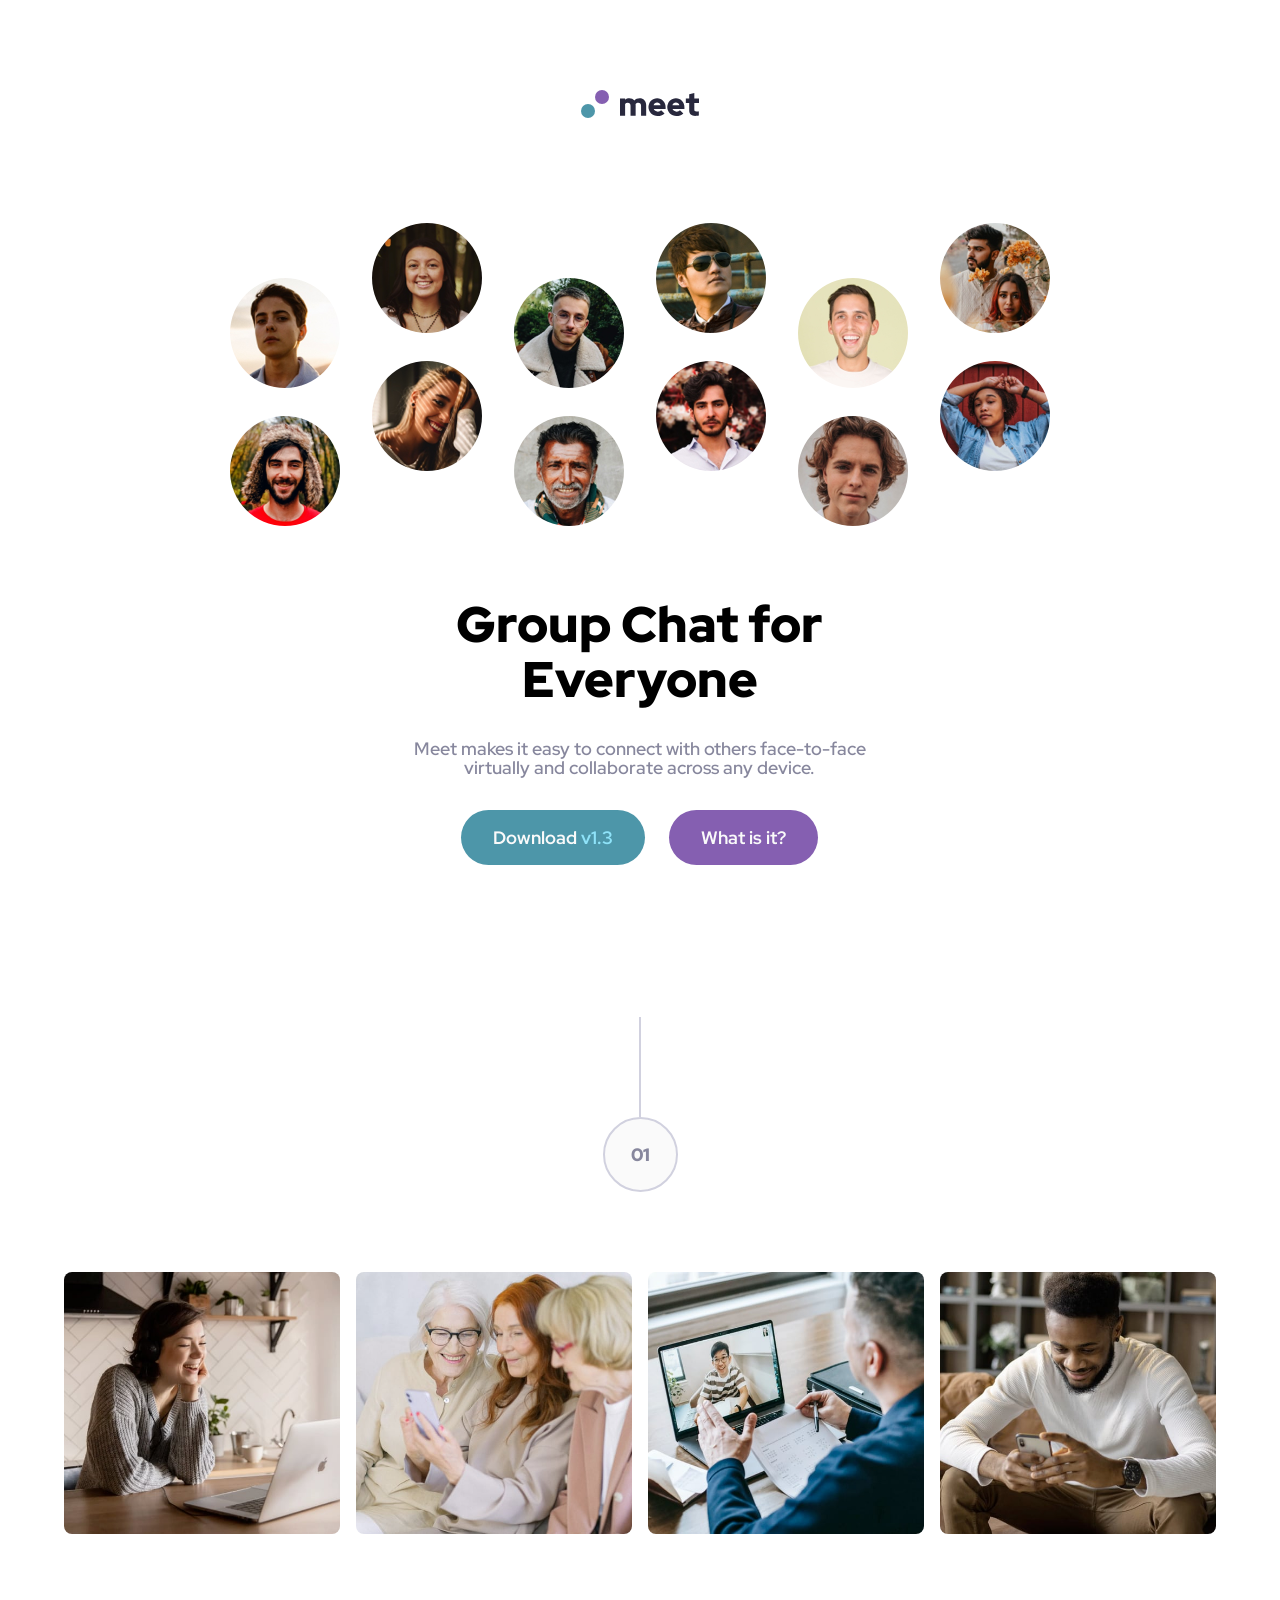
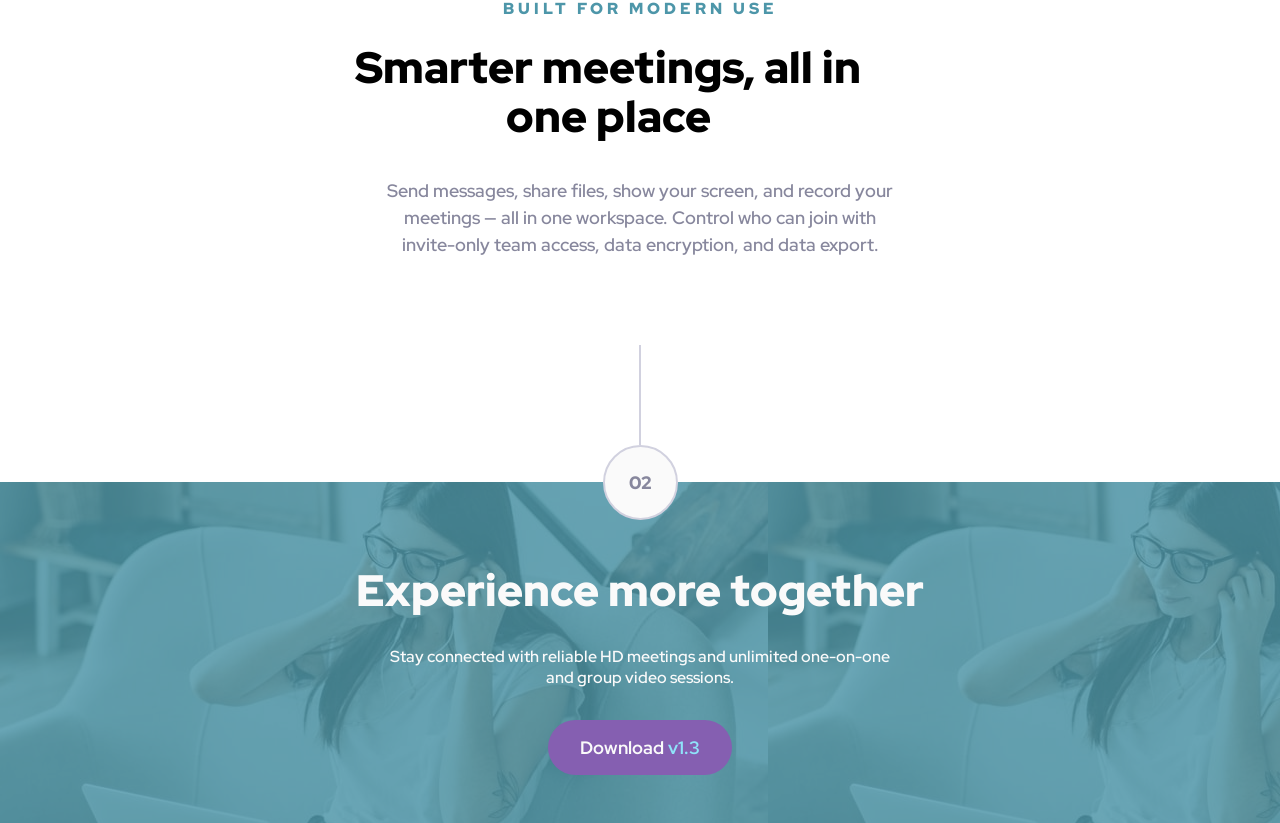
==== index.html @ ce251b77 "initial commit" ====
<!DOCTYPE html>
<html lang="en">
<head>
  <meta charset="UTF-8">
  <meta name="viewport" content="width=device-width, initial-scale=1.0">
  <meta name="description" content="Meet. An application to connect with others face-to-face virtually and collaborate across any device">
  <link rel="icon" type="image/png" sizes="32x32" href="./assets/favicon-32x32.png">
  <link rel="stylesheet" href="styles.css">
  <title>Frontend Mentor | Meet landing page</title>
  <link rel="preconnect" href="https://fonts.googleapis.com">
  <link rel="preconnect" href="https://fonts.gstatic.com" crossorigin>
  <link href="https://fonts.googleapis.com/css2?family=Red+Hat+Display:ital,wght@0,300..900;1,300..900&display=swap" rel="stylesheet">
</head>
<body>
  <header>
      <img src="assets/logo.svg" alt="meet logo">
  </header>
  <main>
    <div class="hero-chat">
      <section id="hero" >
        <img src="assets/tablet/image-hero.png" alt="collection of portraits">
      </section>
      <section id="chat">
        <h1 class="width-limit">Group Chat for Everyone</h1>
        <p class="chat-text width-limit">Meet makes it easy to connect with others face-to-face virtually and collaborate across any device.</p>
        <div id="btn-box">
          <a href="#" class="btn cyan">Download <span class="btn-version">v1.3</span></a>
          <a href="#" class="btn purple">What is it?</a>
        </div>
      </section>
    </div>
    <section id="desk-hero">
      <img id="hero-img-left" src="assets/desktop/image-hero-left.png" alt="collection of portraits">
      <div id="hero-center">
        <h1 class="width-limit">Group Chat for Everyone</h1>
        <p class="chat-text width-limit">Meet makes it easy to connect with others face-to-face virtually and collaborate across any device.</p>
        <div id="btn-box">
          <a href="#" class="btn cyan">Download <span class="btn-version">v1.3</span></a>
          <a href="#" class="btn purple">What is it?</a>
        </div>
      </div>
      <img id="hero-img-right" src="assets/desktop/image-hero-right.png" alt="collection of portraits">
    </section>
    <div class="vl" id="vl-one"></div>
    <div id="circle-one" class="num-circle">
      <p>01</p>
    </div>
    <section class="gallery">
      <div class="gallery-wrapper">
        <img src="assets/desktop/image-woman-in-videocall.jpg" alt="woman in videocall">
        <img src="assets/desktop/image-women-videochatting.jpg" alt="women videochatting">
        <img src="assets/desktop/image-men-in-meeting.jpg" alt="man in virtual meeting">
        <img src="assets/desktop/image-man-texting.jpg" alt="man texting">
      </div>
    </section>
    <section class="smarter">
      <div class="smarter-text">
        <p class="smarter-pre-head">Built for modern use</p>
        <h2 class="width-limit">Smarter meetings, all in one place</h2>
        <p class="smarter-body width-limit">Send messages, share files, show your screen, and record your meetings — all in one 
          workspace. Control who can join with invite-only team access, data encryption, and data export.</p>
      </div>
    </section>
    
    <section class="experience">
      <div class="exp-wrap">
        
          <div id="icon-two">
            <div class="vl" id="vl-two"></div>
            <p id="circle-two" class="num-circle">02</p>
          </div>  
          <h2 class="tight">Experience more together</h2>
          <p class="width-limit tight">Stay connected with reliable HD meetings and unlimited one-on-one and group video sessions.</p>  
          <a href="#" class="btn purple">Download <span class="btn-version">v1.3</span></a>
         
      </div>
    </section>
  </main>
</body>
</html>
---- styles.css ----
:root {
    /* Colors */
    --cyan-300: #8FE3F9;
    --cyan-600: #4D96A9;
    --purple-300: #D9B8FF;
    --purple-600: #855FB1;
    --slate-300: #D1D1DF;
    --slate-600: #87879D;
    --slate-900: #28283D;
    --white: #FAFAFA;

    /* Font Presets */

    --preset-1-sz: 50px;
    --preset-1-ht: 1.1;

    --preset-2-sz: 40px;
    --preset-2-ht: 1.1;

    --preset-3-sz: 16px;
    --preset-3-ht: 1.1;
    --preset-3-letter-spacing: 4px;

    --preset-4-sz: 18px;
    --preset-4-ht: 1.1;

    --preset-5-sz: 16x;
    --preset-5-ht: 1.5;

    /* Spacing */

    --space: 8px;
    --space-xs: calc(var(--space) * 0.5);
    --space-sm: var(--space);
    --space-md: calc(var(--space) * 2);
    --space-lg: calc(var(--space) * 3);
    --space-xl: calc(var(--space) * 4);
    --space-xxl: calc(var(--space) * 5);

}


.red-hat-display-font {
    font-family: "Red Hat Display", sans-serif;
    font-optical-sizing: auto;
    font-weight: 300 900;
    font-style: normal;
  }

*, *::before, *::after {
    box-sizing: border-box;
}

body {
    min-height: 100vh;
    padding: 0;
    margin: 0;
    font-family: "Red Hat Display", sans-serif;
}

main {
    display: flex;
    flex-direction: column;
    align-items: center;
}

header {
    display: flex;
    justify-content: center;
    align-items: center;
    padding: 7vw;
}

.hero-chat {
    display: flex;
    flex-direction: column;
    align-items: center;
    margin-bottom: 6rem;
}

#hero {
    
   margin: var(--space-md);
}

#chat {
    display: flex;
    flex-direction: column;
    align-items: center;
    padding: var(--space-sm);
    text-align: center;
    width: 90%;
}

#btn-box {
    display: flex;
    flex-direction: column;
    align-items: center;
    gap: var(--space-lg);
}

.btn {
    text-decoration: none;
    font-family: inherit;
    font-size: var(--preset-4-sz);
    font-weight: 700;
    display: block;
    width: fit-content;
    padding: var(--space-md) var(--space-xl);
    border-radius: 50px;
    
    color: var(--white);
}

.cyan {
    background-color: var(--cyan-600);
}

.purple {
    background-color: var(--purple-600);
}

.btn-version {
    color: var(--cyan-300);
}



#vl-one, #vl-two {
    border-left: 2px solid var(--slate-300);
    height: 100px;
    margin-top: 3rem;
}

#circle-one, #circle-two {
    border: 2px solid var(--slate-300);
    border-radius: 200px;
    height: 75px;
    width: 75px;
    margin-top: 0;
    font-size: var(--preset-4-sz);
    font-weight: 900;
    color: var(--slate-600);
    display: flex;
    justify-content: center;
    align-items: center;
    background-color: var(--white);
}

.gallery {
    width: 90%;
    margin: 5rem 0 1rem;
}

.gallery-wrapper {
    display: grid;
    grid-template-columns: 1fr 1fr;
    grid-template-rows: 1fr 1fr;
    grid-gap: 1rem;
}

.smarter {
    margin-top: 3rem;
    text-align: center;
    width: 90%;
    display: flex;
    justify-content: center;
}

#icon-two {
    display: flex;
    flex-direction: column;
    align-items: center;
    position: absolute;
    top: -185px;
    left: 50%;
    right: 50%;
    z-index: 2;
    
}

.experience {
    background: url("assets/mobile/image-footer.jpg");
    color: var(--white);
    background-repeat: no-repeat;
    background-position: center;
    background-size: cover;
    position: relative;
    margin-top: 12rem;
    width: 100%;
    
   
}

.exp-wrap {
    background-color: rgba(77, 150, 169, 0.82);
    z-index: 2;
    height: 100%;
    width: 100%;
    padding: 3rem;
    text-align: center;
    display: flex;
    flex-direction: column;
    align-items: center;
    gap: var(--space-md);
}

.width-limit {
    max-width: 520px;
}

#desk-hero {
    display: none;
    justify-content: center;
    align-items: center;
    position: relative;
    width: 100%;
    margin-bottom: 6rem;
    
}



#hero-center {
    text-align: center;
}


/* Images */

img {
    max-width: 100%;
}

.gallery-wrapper img {
    border-radius: var(--space);
    
}

.exp-bg {
    position: absolute;
    top: 0;
    left:0;
    opacity: 0.5;
    z-index: -1;
}

#hero-img-left {
    position: absolute;
    top: 0;
    left: 0px;
    
}

#hero-img-right {
    position: absolute;
    bottom: -50px;
    right: 0px;
}

/* Typography */

h1 {
    font-size: var(--preset-1-sz);
    line-height: var(--preset-1-ht);
    font-weight: 900;
    margin-bottom: 0;
}

h2 {
    font-size: 36px;
    line-height: var(--preset-2-ht);
    font-weight: 900; 
}

.smarter-text h2 {
    margin-top: var(--space-lg);
}

.experience h2 {
    margin-bottom: 0;
}

.chat-text, .smarter-body {
    font-size: var(--preset-4-sz);
    line-height: var(--preset-4-ht);
    font-weight: 600;
    color: var(--slate-600);
    margin: var(--space-xl);
}

.smarter-body {
    line-height: var(--preset-5-ht);
}

.smarter-pre-head {
    text-transform: uppercase;
    color: var(--cyan-600);
    font-size: var(--preset-3-sz);
    letter-spacing: var(--preset-3-letter-spacing);
    font-weight: 900;
    margin: 0;
}



.experience p {
    font-weight: 600;
}

@media (min-width: 768px) {
    #btn-box {
        flex-direction: row;
        justify-content: center;
    }

    .gallery-wrapper {
        grid-template-columns: repeat(4, 1fr);
        grid-template-rows: initial;
    }

    h2 {
        font-size: 44px;
    }

    .experience {
        background: url("assets/tablet/image-footer.jpg")
    }
    
}

@media (min-width: 1440px) {
    .hero-chat {
        display: none;
    }

    h1 {
        font-size: 60px;
    }

    header {
        padding: 3vw;
    }

    #desk-hero {
        display: flex;
    }

    .experience {
        background: url("assets/desktop/image-footer.jpg");
        background-size: cover;
    }

    .exp-wrap {
       flex-direction: row;
       justify-content: space-evenly;
    }

    .tight {
        max-width: 375px;
        text-align: left;
    }
}
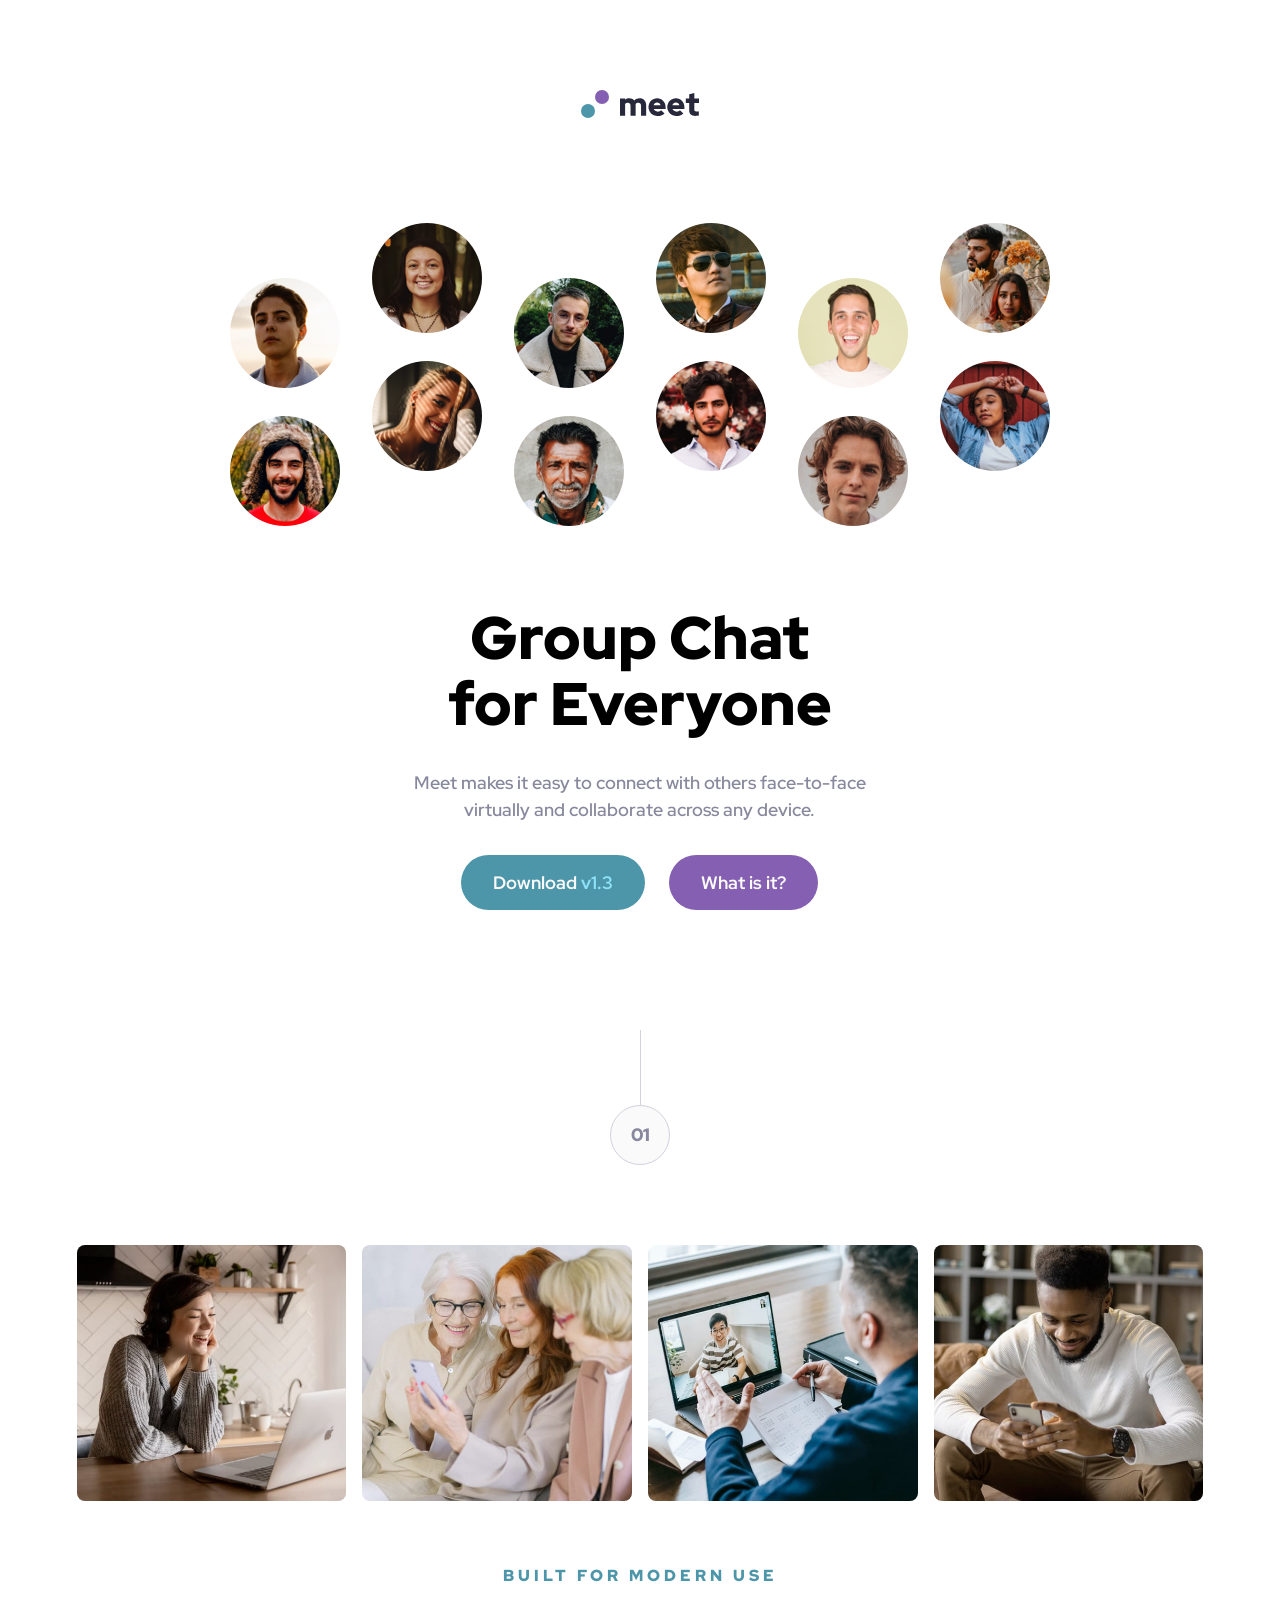
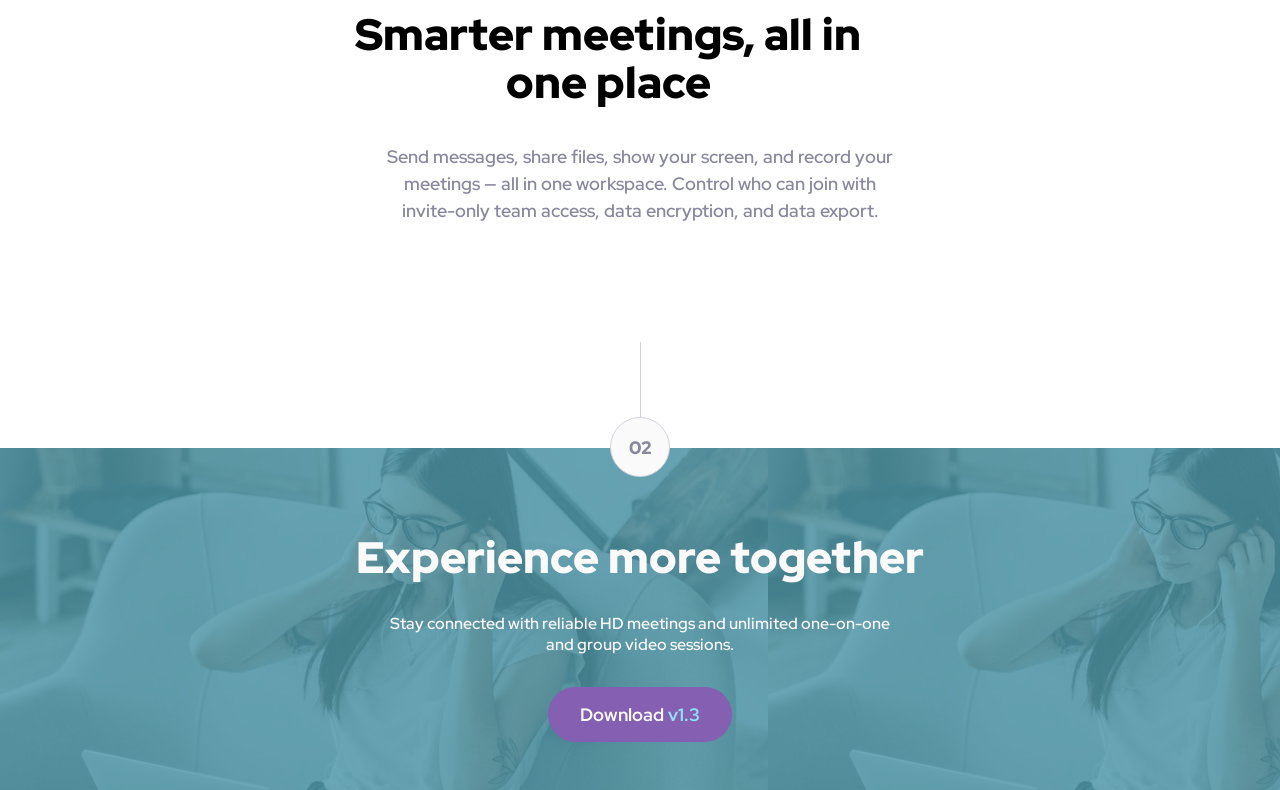
==== commit 0ac48e16: "final style tweaks" ====
--- a/index.html
+++ b/index.html
@@ -21,7 +21,7 @@
         <img src="assets/tablet/image-hero.png" alt="collection of portraits">
       </section>
       <section id="chat">
-        <h1 class="width-limit">Group Chat for Everyone</h1>
+        <h1>Group Chat for Everyone</h1>
         <p class="chat-text width-limit">Meet makes it easy to connect with others face-to-face virtually and collaborate across any device.</p>
         <div id="btn-box">
           <a href="#" class="btn cyan">Download <span class="btn-version">v1.3</span></a>
@@ -32,7 +32,7 @@
     <section id="desk-hero">
       <img id="hero-img-left" src="assets/desktop/image-hero-left.png" alt="collection of portraits">
       <div id="hero-center">
-        <h1 class="width-limit">Group Chat for Everyone</h1>
+        <h1 >Group Chat for Everyone</h1>
         <p class="chat-text width-limit">Meet makes it easy to connect with others face-to-face virtually and collaborate across any device.</p>
         <div id="btn-box">
           <a href="#" class="btn cyan">Download <span class="btn-version">v1.3</span></a>
--- a/styles.css
+++ b/styles.css
@@ -75,7 +75,7 @@
     display: flex;
     flex-direction: column;
     align-items: center;
-    margin-bottom: 6rem;
+    margin-bottom: 5vw;
 }
 
 #hero {
@@ -112,6 +112,10 @@
     color: var(--white);
 }
 
+.btn:hover {
+    opacity: 0.7;
+}
+
 .cyan {
     background-color: var(--cyan-600);
 }
@@ -127,16 +131,16 @@
 
 
 #vl-one, #vl-two {
-    border-left: 2px solid var(--slate-300);
-    height: 100px;
+    border-left: 1px solid var(--slate-300);
+    height: 75px;
     margin-top: 3rem;
 }
 
 #circle-one, #circle-two {
-    border: 2px solid var(--slate-300);
+    border: 1px solid var(--slate-300);
     border-radius: 200px;
-    height: 75px;
-    width: 75px;
+    height: 60px;
+    width: 60px;
     margin-top: 0;
     font-size: var(--preset-4-sz);
     font-weight: 900;
@@ -148,7 +152,7 @@
 }
 
 .gallery {
-    width: 90%;
+    width: 88%;
     margin: 5rem 0 1rem;
 }
 
@@ -172,7 +176,7 @@
     flex-direction: column;
     align-items: center;
     position: absolute;
-    top: -185px;
+    top: -154px;
     left: 50%;
     right: 50%;
     z-index: 2;
@@ -247,24 +251,26 @@
 
 #hero-img-left {
     position: absolute;
-    top: 0;
-    left: 0px;
+    top: 20px;
+    left: -20px;
     
 }
 
 #hero-img-right {
     position: absolute;
-    bottom: -50px;
-    right: 0px;
+    bottom: -30px;
+    right: -20px;
 }
 
 /* Typography */
 
 h1 {
+    display: inline-block;
     font-size: var(--preset-1-sz);
     line-height: var(--preset-1-ht);
     font-weight: 900;
     margin-bottom: 0;
+    max-width: 400px;
 }
 
 h2 {
@@ -283,15 +289,14 @@
 
 .chat-text, .smarter-body {
     font-size: var(--preset-4-sz);
-    line-height: var(--preset-4-ht);
+    line-height: var(--preset-5-ht);
+    
     font-weight: 600;
     color: var(--slate-600);
     margin: var(--space-xl);
 }
 
-.smarter-body {
-    line-height: var(--preset-5-ht);
-}
+
 
 .smarter-pre-head {
     text-transform: uppercase;
@@ -319,6 +324,10 @@
         grid-template-rows: initial;
     }
 
+    h1 {
+        font-size: 60px;
+    }
+
     h2 {
         font-size: 44px;
     }
@@ -334,16 +343,19 @@
         display: none;
     }
 
-    h1 {
-        font-size: 60px;
-    }
+    
 
     header {
+        margin-top: 3vw;
         padding: 3vw;
     }
 
     #desk-hero {
         display: flex;
+    }
+
+    .gallery {
+        width: 80%;
     }
 
     .experience {
@@ -354,11 +366,14 @@
     .exp-wrap {
        flex-direction: row;
        justify-content: space-evenly;
+       padding: 5rem;
     }
 
     .tight {
         max-width: 375px;
         text-align: left;
     }
-}
-
+
+   
+}
+
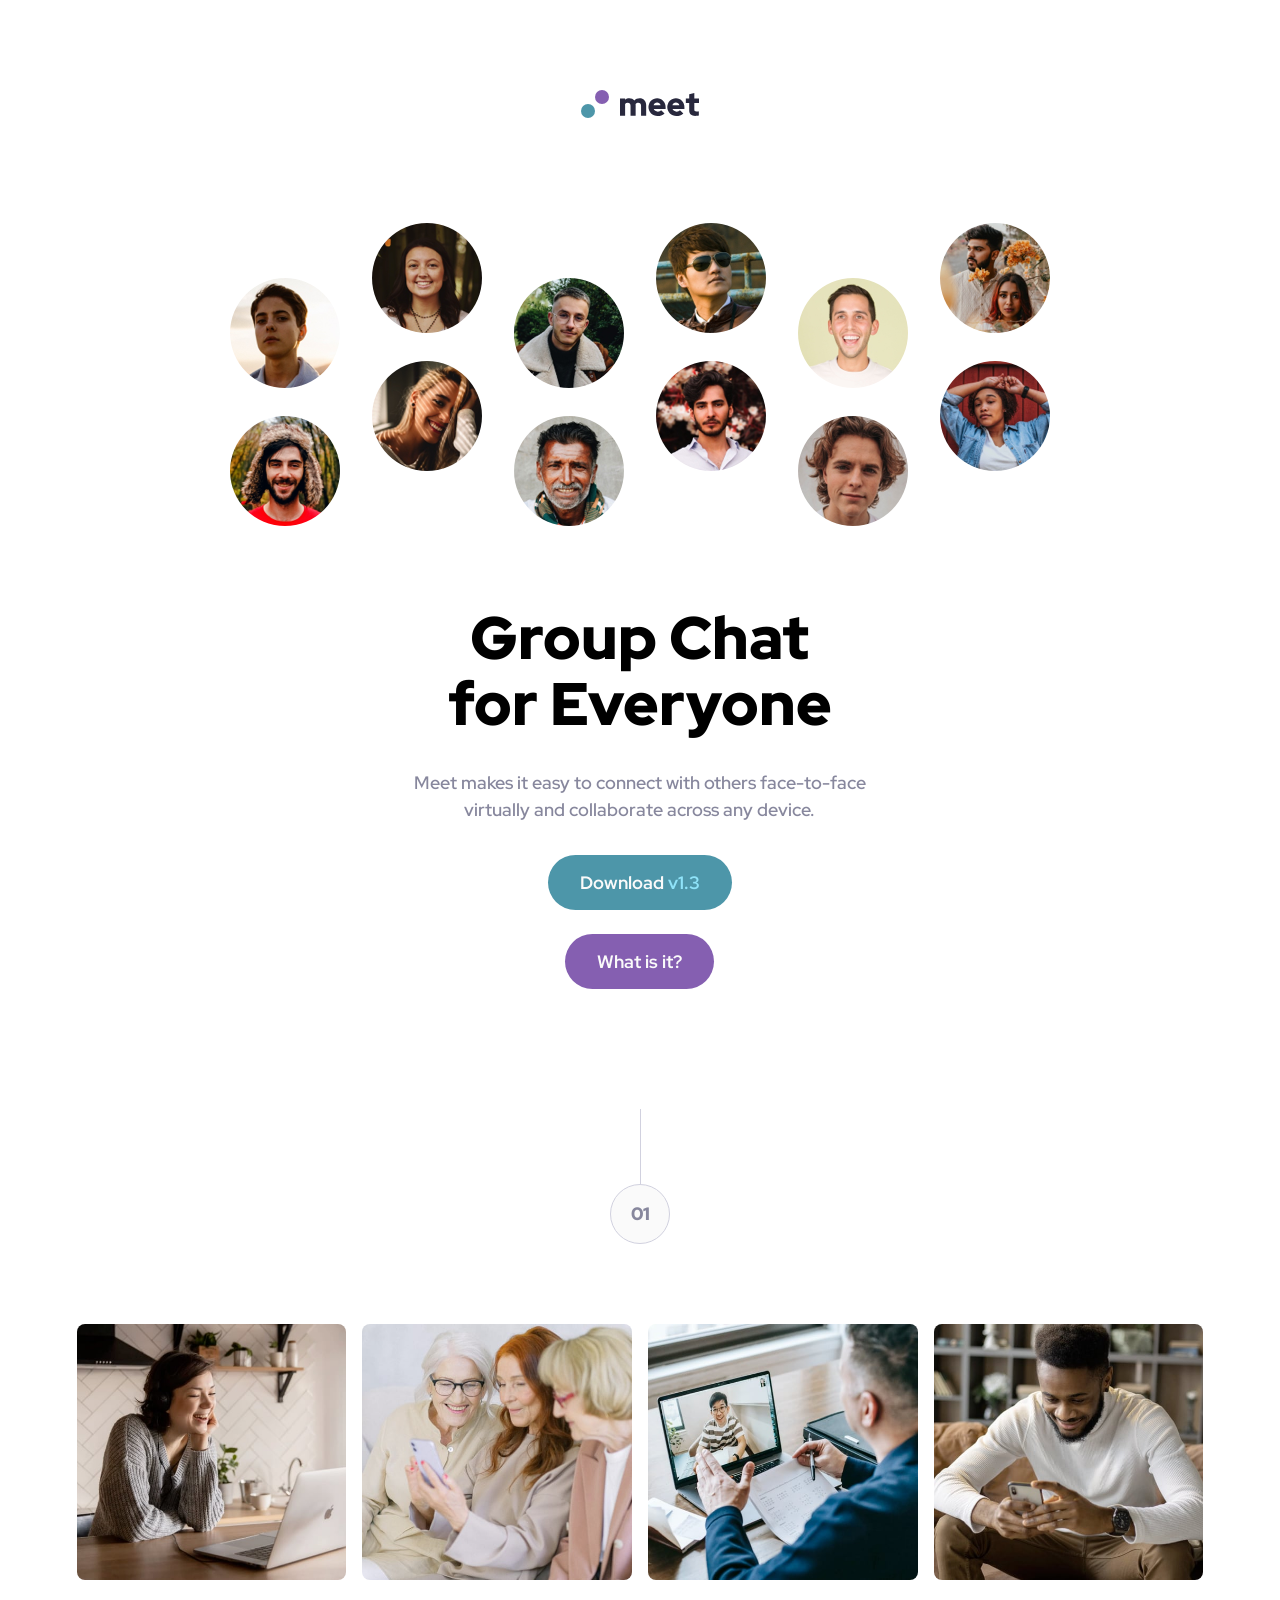
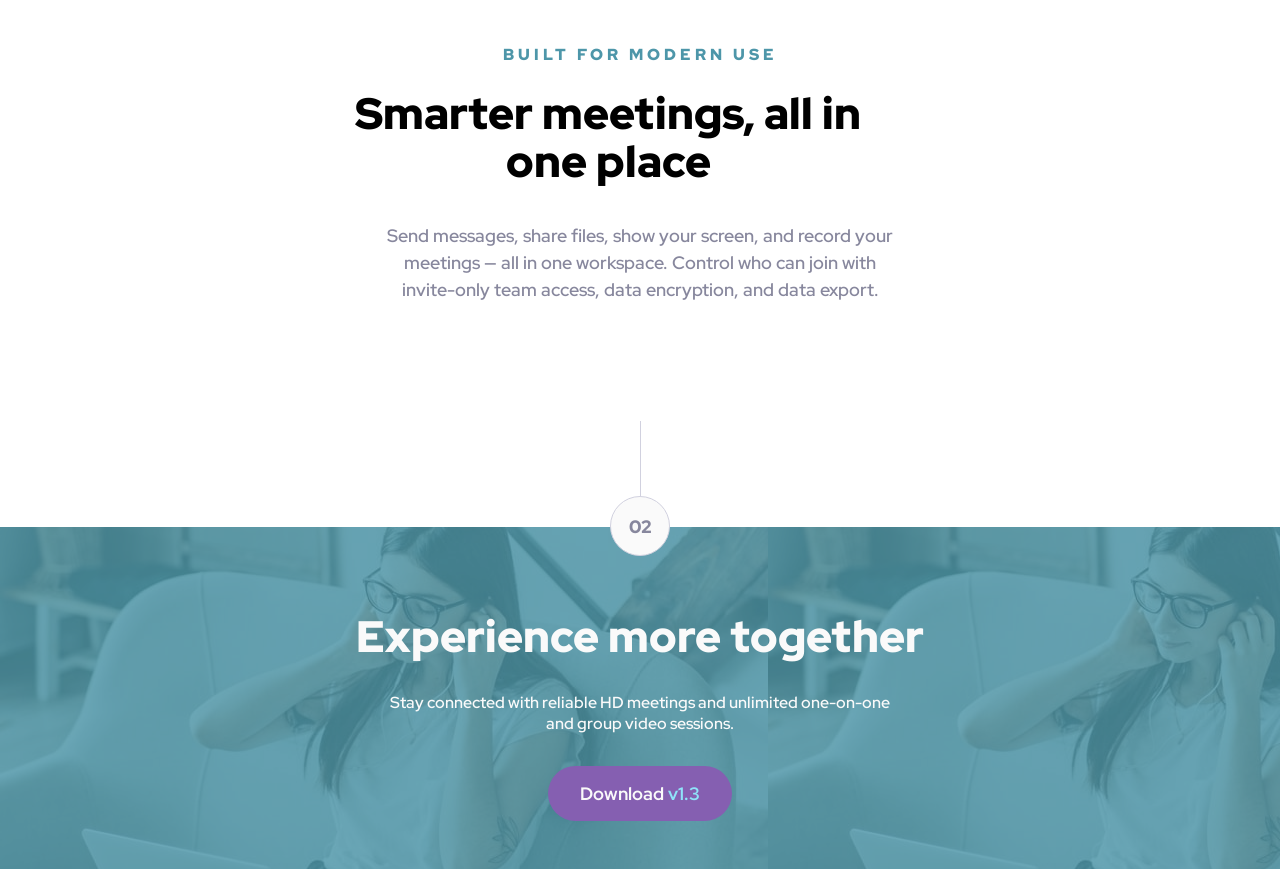
==== commit 9b0c0d62: "fix heading and duplicate btn id's" ====
--- a/index.html
+++ b/index.html
@@ -17,13 +17,13 @@
   </header>
   <main>
     <div class="hero-chat">
-      <section id="hero" >
+      <div id="hero" >
         <img src="assets/tablet/image-hero.png" alt="collection of portraits">
-      </section>
+      </div>
       <section id="chat">
         <h1>Group Chat for Everyone</h1>
         <p class="chat-text width-limit">Meet makes it easy to connect with others face-to-face virtually and collaborate across any device.</p>
-        <div id="btn-box">
+        <div class="btn-box">
           <a href="#" class="btn cyan">Download <span class="btn-version">v1.3</span></a>
           <a href="#" class="btn purple">What is it?</a>
         </div>
@@ -34,7 +34,7 @@
       <div id="hero-center">
         <h1 >Group Chat for Everyone</h1>
         <p class="chat-text width-limit">Meet makes it easy to connect with others face-to-face virtually and collaborate across any device.</p>
-        <div id="btn-box">
+        <div class="btn-box">
           <a href="#" class="btn cyan">Download <span class="btn-version">v1.3</span></a>
           <a href="#" class="btn purple">What is it?</a>
         </div>
@@ -45,14 +45,14 @@
     <div id="circle-one" class="num-circle">
       <p>01</p>
     </div>
-    <section class="gallery">
+    <div class="gallery">
       <div class="gallery-wrapper">
         <img src="assets/desktop/image-woman-in-videocall.jpg" alt="woman in videocall">
         <img src="assets/desktop/image-women-videochatting.jpg" alt="women videochatting">
         <img src="assets/desktop/image-men-in-meeting.jpg" alt="man in virtual meeting">
         <img src="assets/desktop/image-man-texting.jpg" alt="man texting">
       </div>
-    </section>
+    </div>
     <section class="smarter">
       <div class="smarter-text">
         <p class="smarter-pre-head">Built for modern use</p>
--- a/styles.css
+++ b/styles.css
@@ -92,7 +92,7 @@
     width: 90%;
 }
 
-#btn-box {
+.btn-box {
     display: flex;
     flex-direction: column;
     align-items: center;
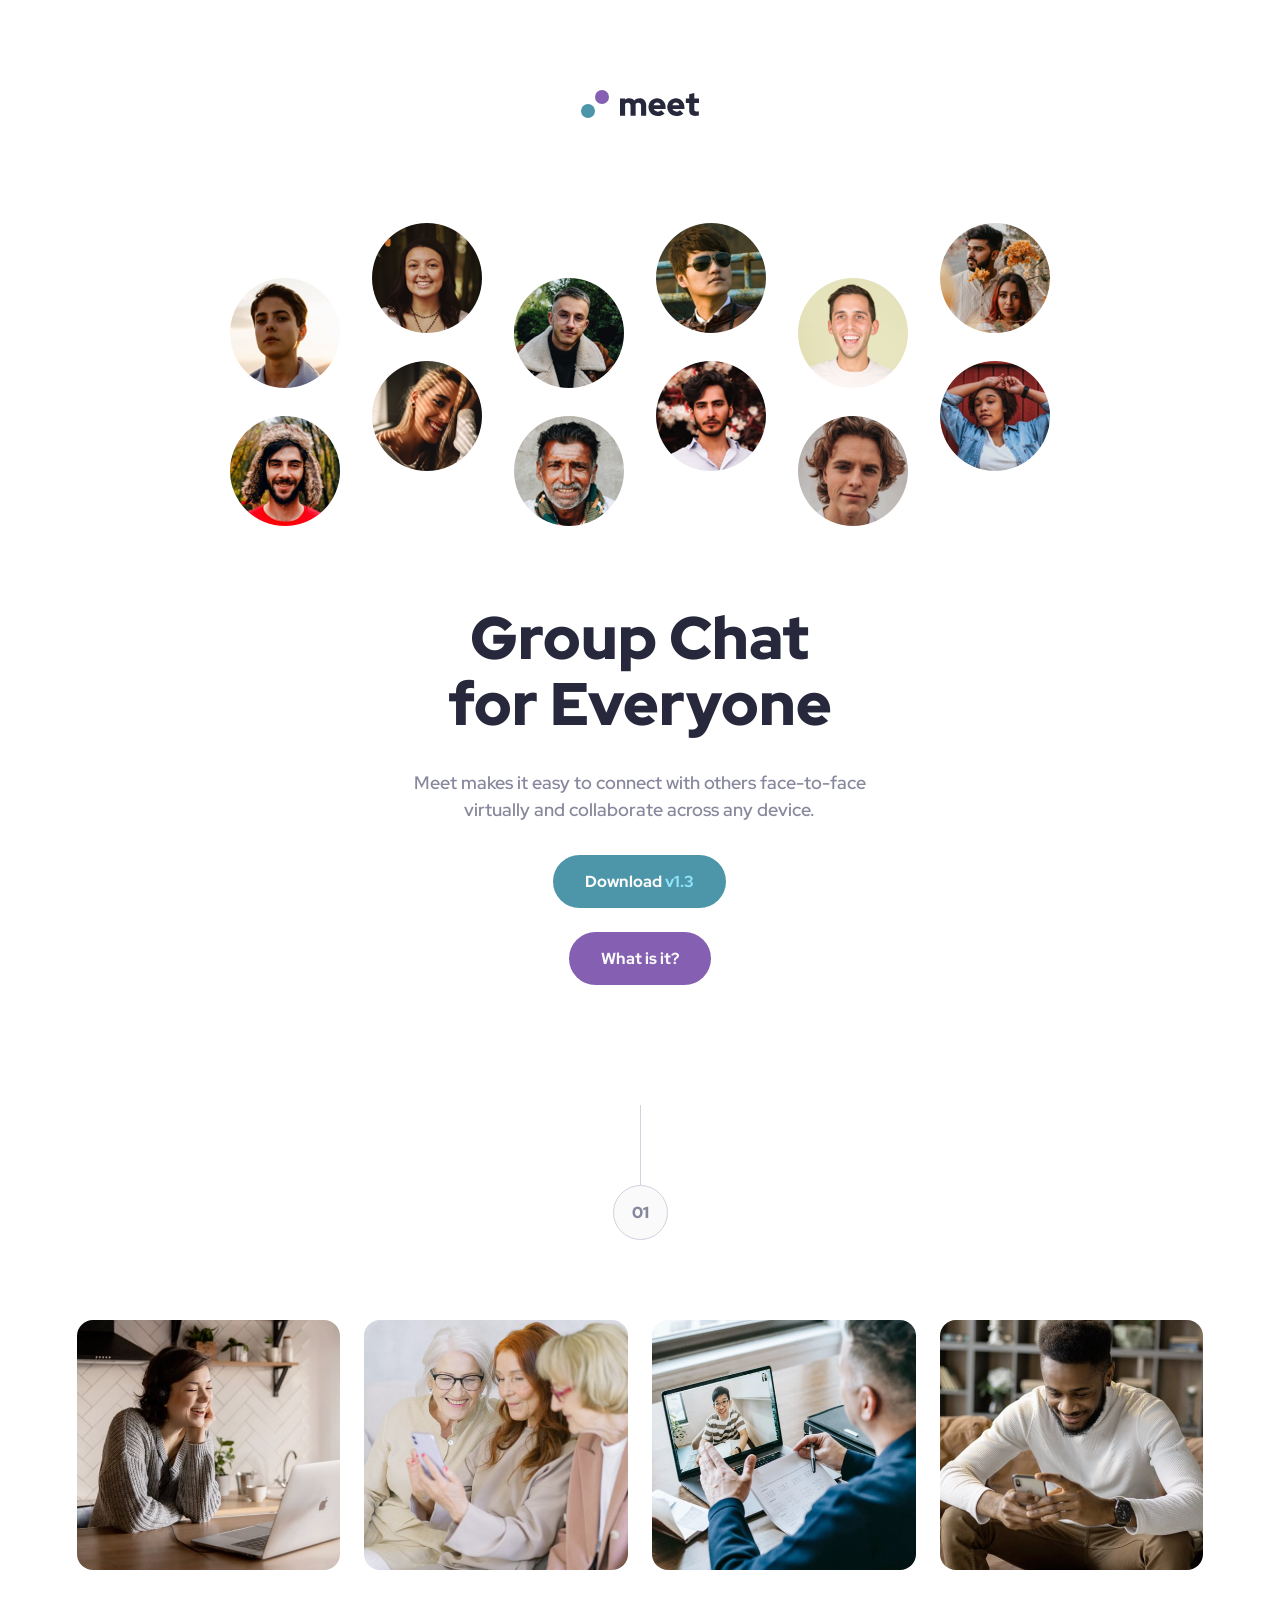
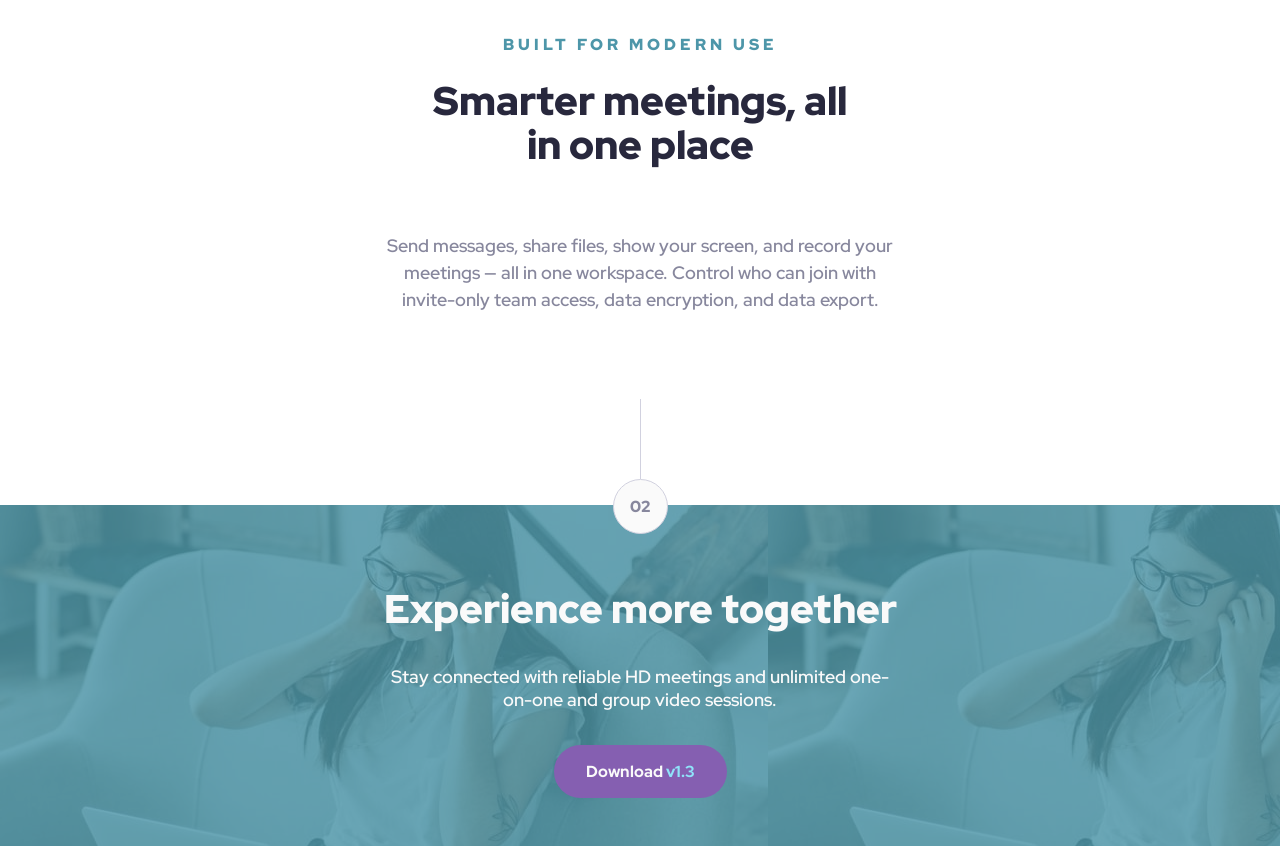
==== commit da8de842: "fix h2 widths" ====
--- a/index.html
+++ b/index.html
@@ -56,7 +56,7 @@
     <section class="smarter">
       <div class="smarter-text">
         <p class="smarter-pre-head">Built for modern use</p>
-        <h2 class="width-limit">Smarter meetings, all in one place</h2>
+        <h2 >Smarter meetings, all in one place</h2>
         <p class="smarter-body width-limit">Send messages, share files, show your screen, and record your meetings — all in one 
           workspace. Control who can join with invite-only team access, data encryption, and data export.</p>
       </div>
--- a/styles.css
+++ b/styles.css
@@ -29,13 +29,25 @@
 
     /* Spacing */
 
-    --space: 8px;
+    /* --space: 8px;
     --space-xs: calc(var(--space) * 0.5);
     --space-sm: var(--space);
     --space-md: calc(var(--space) * 2);
     --space-lg: calc(var(--space) * 3);
     --space-xl: calc(var(--space) * 4);
-    --space-xxl: calc(var(--space) * 5);
+    --space-xxl: calc(var(--space) * 5); */
+
+    --space-50: 4px;
+    --space-100: 8px;
+    --space-200: 16px;
+    --space-300: 24px;
+    --space-400: 32px;
+    --space-500: 40px;
+    --space-700: 56px;
+    --space-800: 64px;
+    --space-900: 72px;
+    --space-1000: 80px;
+    --space-1400: 112px;
 
 }
 
@@ -78,16 +90,18 @@
     margin-bottom: 5vw;
 }
 
+
+
 #hero {
     
-   margin: var(--space-md);
+   margin: var(--space-200);
 }
 
 #chat {
     display: flex;
     flex-direction: column;
     align-items: center;
-    padding: var(--space-sm);
+    padding: var(--space-100);
     text-align: center;
     width: 90%;
 }
@@ -96,17 +110,17 @@
     display: flex;
     flex-direction: column;
     align-items: center;
-    gap: var(--space-lg);
+    gap: var(--space-300);
 }
 
 .btn {
     text-decoration: none;
     font-family: inherit;
-    font-size: var(--preset-4-sz);
-    font-weight: 700;
+    font-size: var(--preset-3-sz);
+    font-weight: 800;
     display: block;
     width: fit-content;
-    padding: var(--space-md) var(--space-xl);
+    padding: var(--space-200) var(--space-400);
     border-radius: 50px;
     
     color: var(--white);
@@ -132,17 +146,17 @@
 
 #vl-one, #vl-two {
     border-left: 1px solid var(--slate-300);
-    height: 75px;
+    height: 80px;
     margin-top: 3rem;
 }
 
 #circle-one, #circle-two {
     border: 1px solid var(--slate-300);
     border-radius: 200px;
-    height: 60px;
-    width: 60px;
+    height: 55px;
+    width: 55px;
     margin-top: 0;
-    font-size: var(--preset-4-sz);
+    font-size: var(--preset-3-sz);
     font-weight: 900;
     color: var(--slate-600);
     display: flex;
@@ -160,7 +174,7 @@
     display: grid;
     grid-template-columns: 1fr 1fr;
     grid-template-rows: 1fr 1fr;
-    grid-gap: 1rem;
+    grid-gap: var(--space-200);
 }
 
 .smarter {
@@ -169,6 +183,13 @@
     width: 90%;
     display: flex;
     justify-content: center;
+}
+
+.smarter-text {
+    text-align: center; 
+    display: flex;
+    flex-direction: column;
+    align-items: center;
 }
 
 #icon-two {
@@ -190,7 +211,7 @@
     background-position: center;
     background-size: cover;
     position: relative;
-    margin-top: 12rem;
+    margin-top: 10rem;
     width: 100%;
     
    
@@ -206,7 +227,7 @@
     display: flex;
     flex-direction: column;
     align-items: center;
-    gap: var(--space-md);
+    gap: var(--space-200);
 }
 
 .width-limit {
@@ -219,7 +240,7 @@
     align-items: center;
     position: relative;
     width: 100%;
-    margin-bottom: 6rem;
+    margin-bottom: 5rem;
     
 }
 
@@ -237,7 +258,7 @@
 }
 
 .gallery-wrapper img {
-    border-radius: var(--space);
+    border-radius: var(--space-200);
     
 }
 
@@ -271,20 +292,25 @@
     font-weight: 900;
     margin-bottom: 0;
     max-width: 400px;
+    color: var(--slate-900);
 }
 
 h2 {
     font-size: 36px;
     line-height: var(--preset-2-ht);
     font-weight: 900; 
+    color: var(--slate-900);
 }
 
 .smarter-text h2 {
-    margin-top: var(--space-lg);
-}
+    margin-top: var(--space-300);
+    max-width: 450px;
+}
+
 
 .experience h2 {
     margin-bottom: 0;
+    color: var(--white);
 }
 
 .chat-text, .smarter-body {
@@ -293,7 +319,7 @@
     
     font-weight: 600;
     color: var(--slate-600);
-    margin: var(--space-xl);
+    margin: var(--space-400);
 }
 
 
@@ -311,17 +337,16 @@
 
 .experience p {
     font-weight: 600;
+    font-size: var(--preset-4-sz);
 }
 
 @media (min-width: 768px) {
-    #btn-box {
-        flex-direction: row;
-        justify-content: center;
-    }
+    
 
     .gallery-wrapper {
         grid-template-columns: repeat(4, 1fr);
         grid-template-rows: initial;
+        grid-gap: var(--space-300);
     }
 
     h1 {
@@ -329,7 +354,7 @@
     }
 
     h2 {
-        font-size: 44px;
+        font-size: 40px;
     }
 
     .experience {
@@ -343,7 +368,10 @@
         display: none;
     }
 
-    
+    .btn-box {
+        flex-direction: row;
+        justify-content: center;
+    }
 
     header {
         margin-top: 3vw;
@@ -355,7 +383,12 @@
     }
 
     .gallery {
+        display: flex;
+        justify-content: center;
         width: 80%;
+    }
+    .gallery-wrapper {
+        width: 96%;
     }
 
     .experience {
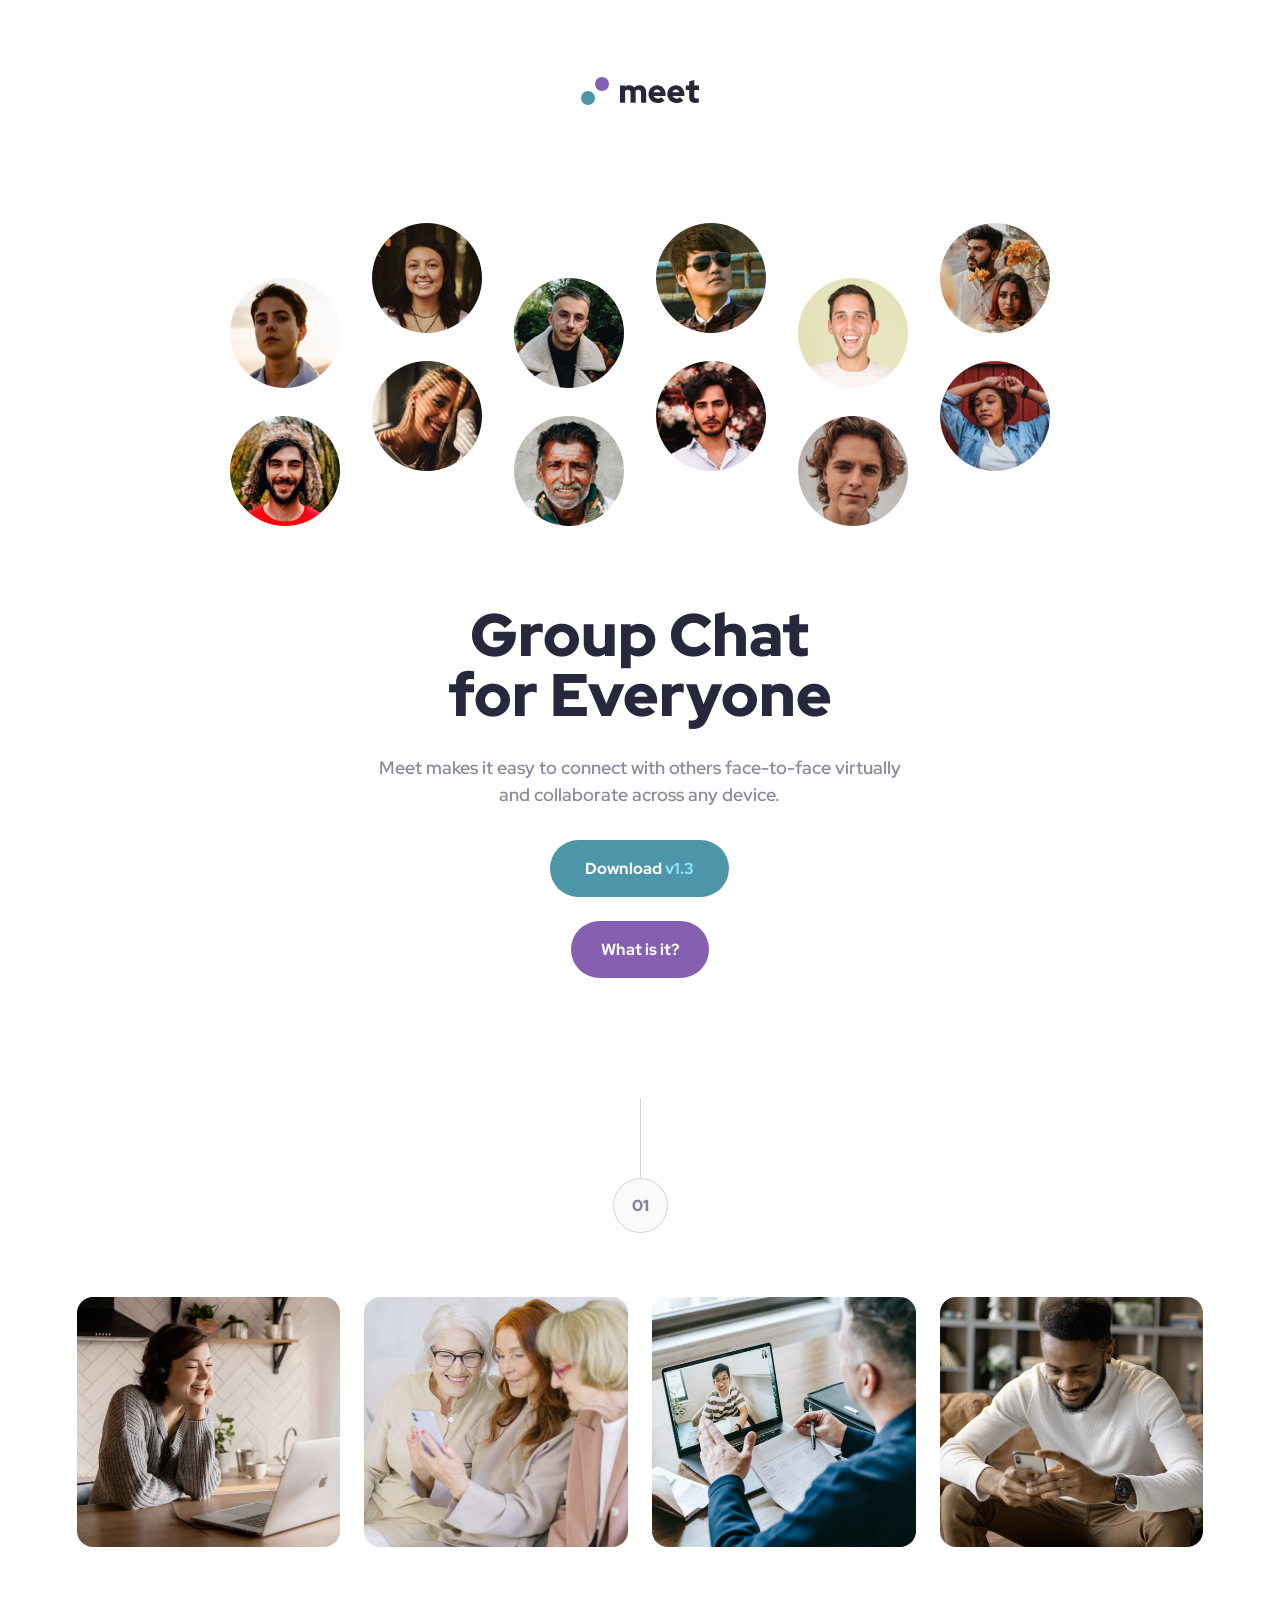
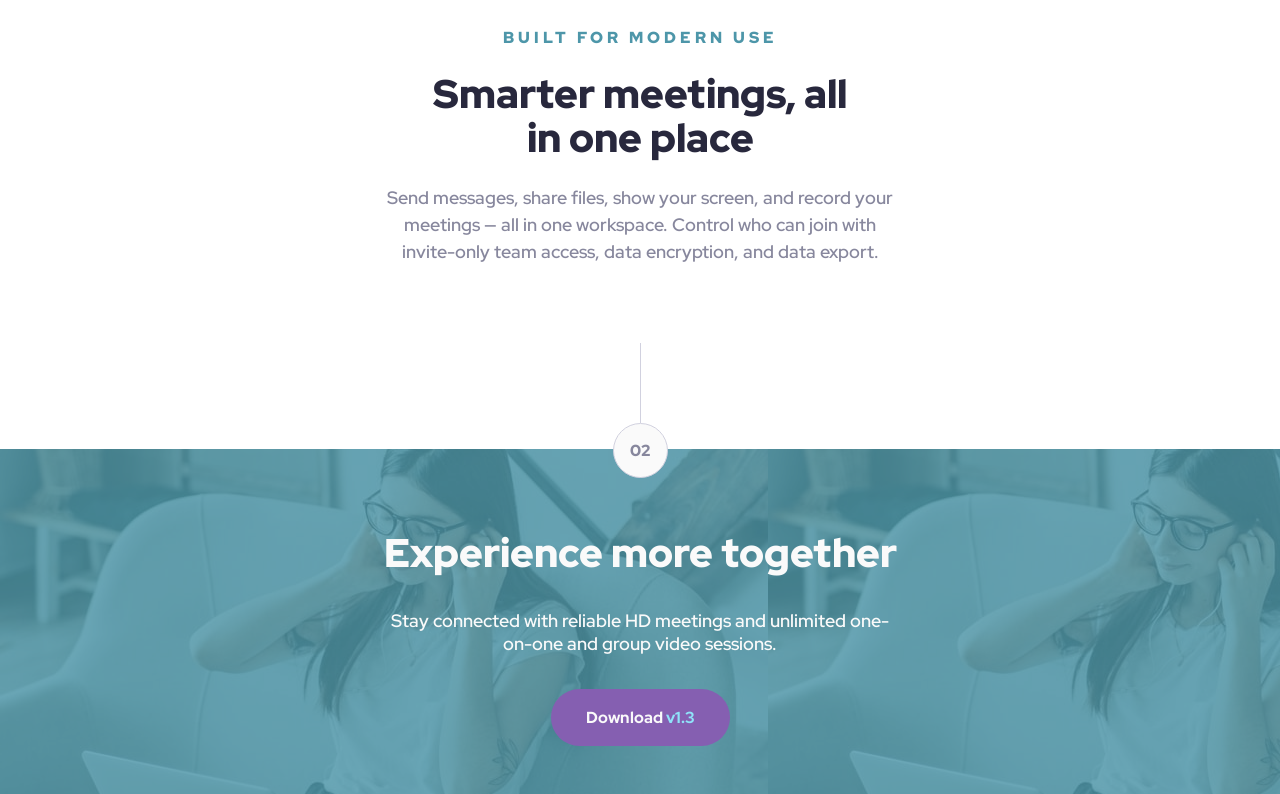
==== commit 86ec9f46: "btn padding" ====
--- a/index.html
+++ b/index.html
@@ -24,7 +24,7 @@
         <h1>Group Chat for Everyone</h1>
         <p class="chat-text width-limit">Meet makes it easy to connect with others face-to-face virtually and collaborate across any device.</p>
         <div class="btn-box">
-          <a href="#" class="btn cyan">Download <span class="btn-version">v1.3</span></a>
+          <a href="#" class="btn cyan btn-thick">Download <span class="btn-version">v1.3</span></a>
           <a href="#" class="btn purple">What is it?</a>
         </div>
       </section>
@@ -35,7 +35,7 @@
         <h1 >Group Chat for Everyone</h1>
         <p class="chat-text width-limit">Meet makes it easy to connect with others face-to-face virtually and collaborate across any device.</p>
         <div class="btn-box">
-          <a href="#" class="btn cyan">Download <span class="btn-version">v1.3</span></a>
+          <a href="#" class="btn cyan btn-thick">Download <span class="btn-version">v1.3</span></a>
           <a href="#" class="btn purple">What is it?</a>
         </div>
       </div>
@@ -71,7 +71,7 @@
           </div>  
           <h2 class="tight">Experience more together</h2>
           <p class="width-limit tight">Stay connected with reliable HD meetings and unlimited one-on-one and group video sessions.</p>  
-          <a href="#" class="btn purple">Download <span class="btn-version">v1.3</span></a>
+          <a href="#" class="btn purple btn-thick">Download <span class="btn-version">v1.3</span></a>
          
       </div>
     </section>
--- a/styles.css
+++ b/styles.css
@@ -80,7 +80,7 @@
     display: flex;
     justify-content: center;
     align-items: center;
-    padding: 7vw;
+    padding: 6vw 6vw 8vw;
 }
 
 .hero-chat {
@@ -120,10 +120,14 @@
     font-weight: 800;
     display: block;
     width: fit-content;
-    padding: var(--space-200) var(--space-400);
+    padding: 18px 30px;
     border-radius: 50px;
     
     color: var(--white);
+}
+
+.btn-thick {
+    padding: 18px 35px;
 }
 
 .btn:hover {
@@ -167,7 +171,7 @@
 
 .gallery {
     width: 88%;
-    margin: 5rem 0 1rem;
+    margin: 4rem 0 2rem;
 }
 
 .gallery-wrapper {
@@ -211,7 +215,7 @@
     background-position: center;
     background-size: cover;
     position: relative;
-    margin-top: 10rem;
+    margin-top: 9.5rem;
     width: 100%;
     
    
@@ -231,7 +235,7 @@
 }
 
 .width-limit {
-    max-width: 520px;
+    max-width: 525px;
 }
 
 #desk-hero {
@@ -240,7 +244,7 @@
     align-items: center;
     position: relative;
     width: 100%;
-    margin-bottom: 5rem;
+    margin-bottom: 4rem;
     
 }
 
@@ -272,15 +276,17 @@
 
 #hero-img-left {
     position: absolute;
-    top: 20px;
-    left: -20px;
+    top: 0;
+    left: -30px;
+    overflow: hidden;
     
 }
 
 #hero-img-right {
     position: absolute;
-    bottom: -30px;
-    right: -20px;
+    top: 60px;
+    right: -30px;
+    overflow: hidden;
 }
 
 /* Typography */
@@ -288,9 +294,9 @@
 h1 {
     display: inline-block;
     font-size: var(--preset-1-sz);
-    line-height: var(--preset-1-ht);
+    line-height: 1;
     font-weight: 900;
-    margin-bottom: 0;
+    margin: 50px 0 5px;
     max-width: 400px;
     color: var(--slate-900);
 }
@@ -304,6 +310,7 @@
 
 .smarter-text h2 {
     margin-top: var(--space-300);
+    margin-bottom: 0;
     max-width: 450px;
 }
 
@@ -319,7 +326,7 @@
     
     font-weight: 600;
     color: var(--slate-600);
-    margin: var(--space-400);
+    margin: var(--space-300) 0 var(--space-400);
 }
 
 
@@ -374,12 +381,18 @@
     }
 
     header {
-        margin-top: 3vw;
+        margin-top: 2.5vw;
         padding: 3vw;
+        margin-bottom: 1vw;
     }
 
     #desk-hero {
         display: flex;
+    }
+
+    h1 {
+        font-size: 64px;
+        max-width: 450px;
     }
 
     .gallery {
@@ -399,7 +412,7 @@
     .exp-wrap {
        flex-direction: row;
        justify-content: space-evenly;
-       padding: 5rem;
+       padding: 6rem;
     }
 
     .tight {
